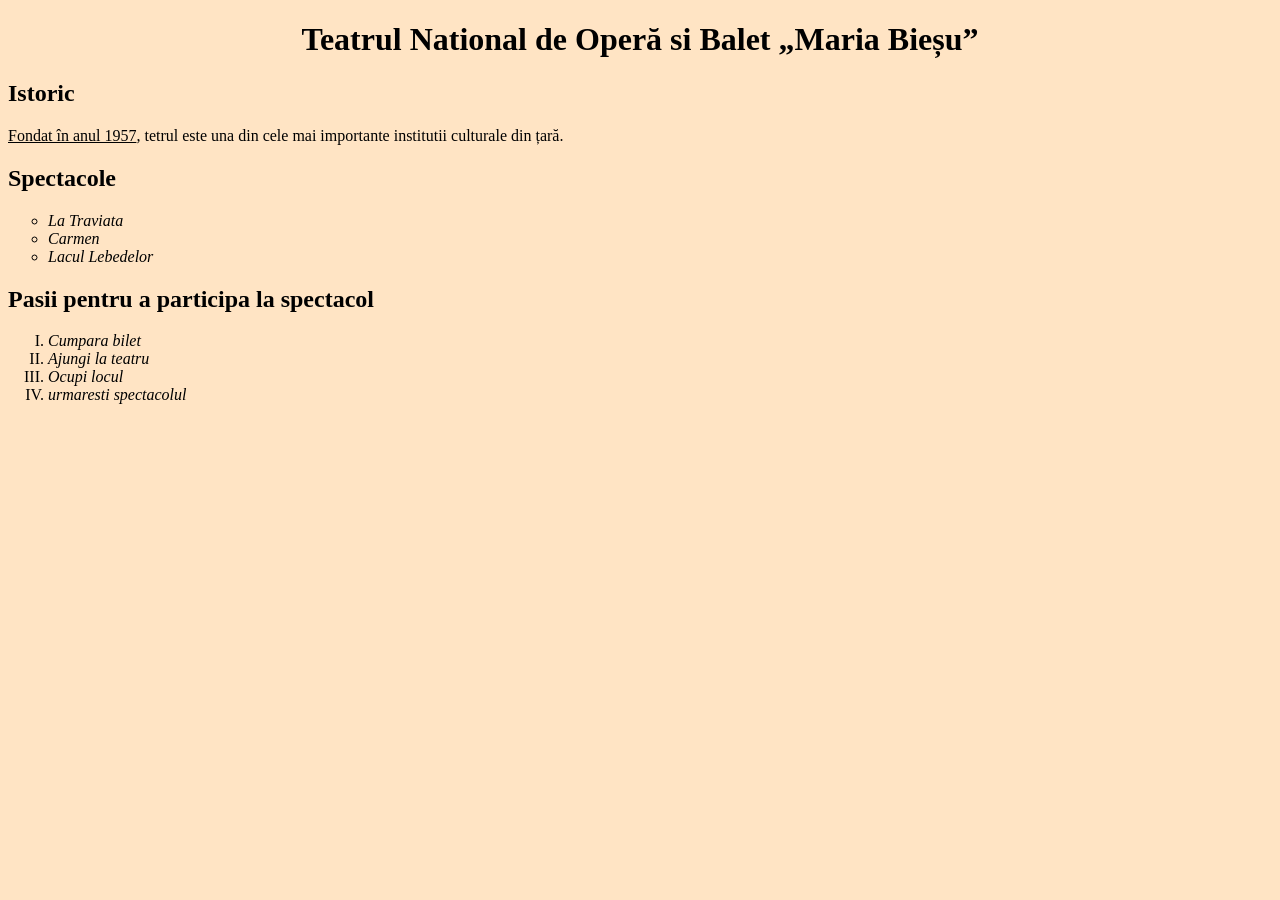
==== lab1/index.html @ eef5784d "Lab1" ====
<!DOCTYPE html>
<html lang="en">

<head>
    <meta charset="UTF-8">
    <meta name="viewport" content="width=device-width, initial-scale=1.0">
    <title>Document</title>
</head>

<body style="background-color: bisque;">
    <h1 style="text-align: center;">
        Teatrul National de Operă si Balet „Maria Bieșu” </h1>

    <h2>Istoric</h2>
    <p>
        <u>Fondat în anul 1957</u>, tetrul este una din cele mai importante institutii culturale din țară.
    </p>

    <h2>Spectacole</h2>
    <ul type="Circle">
        <li><i>La Traviata</i></li>
        <li><i>Carmen</i></li>
        <li><i>Lacul Lebedelor</i></li>
    </ul>

     <h2>Pasii pentru a participa la spectacol</h2>
     
    <ol type="I">
        <li><i>Cumpara bilet</i></li>
        <li><i>Ajungi la teatru</i></li>
        <li><i>Ocupi locul</i></li>
        <li><i>urmaresti spectacolul</i></li>
    </ol>


</body>

</html>
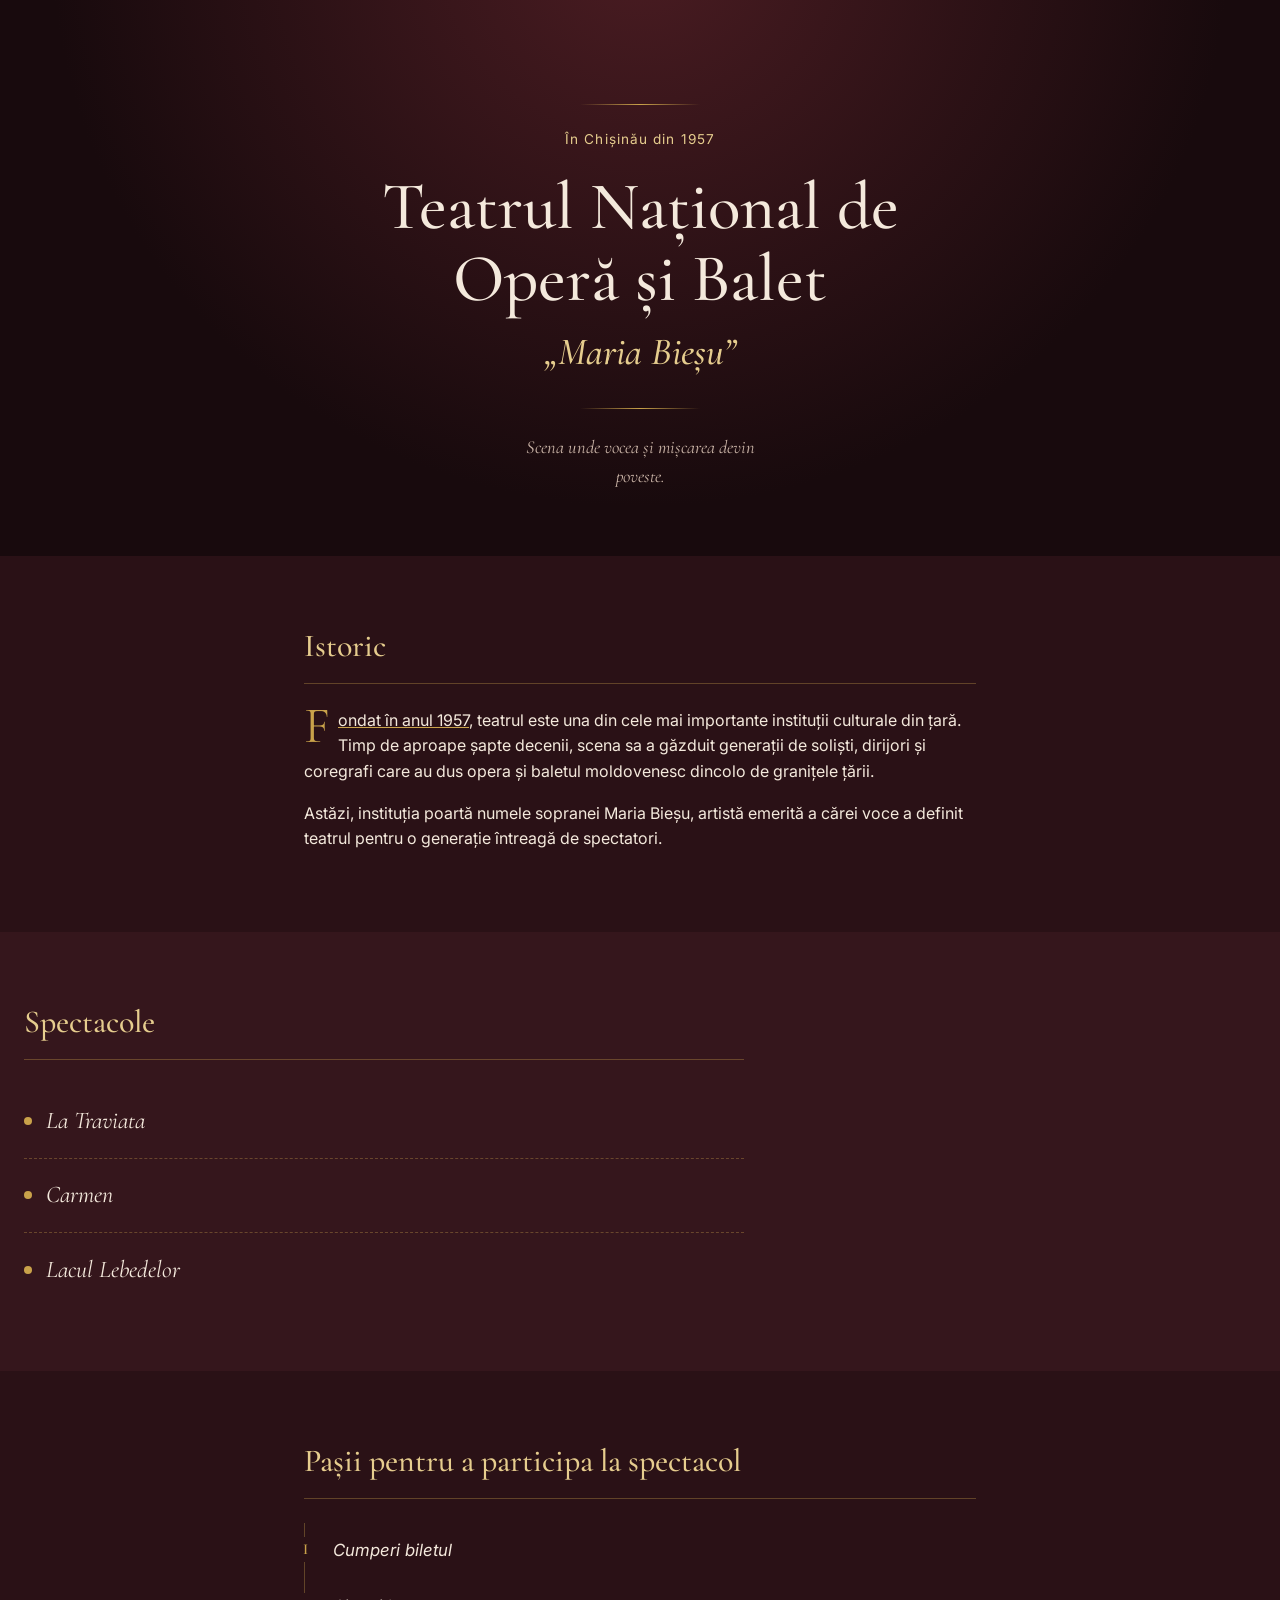
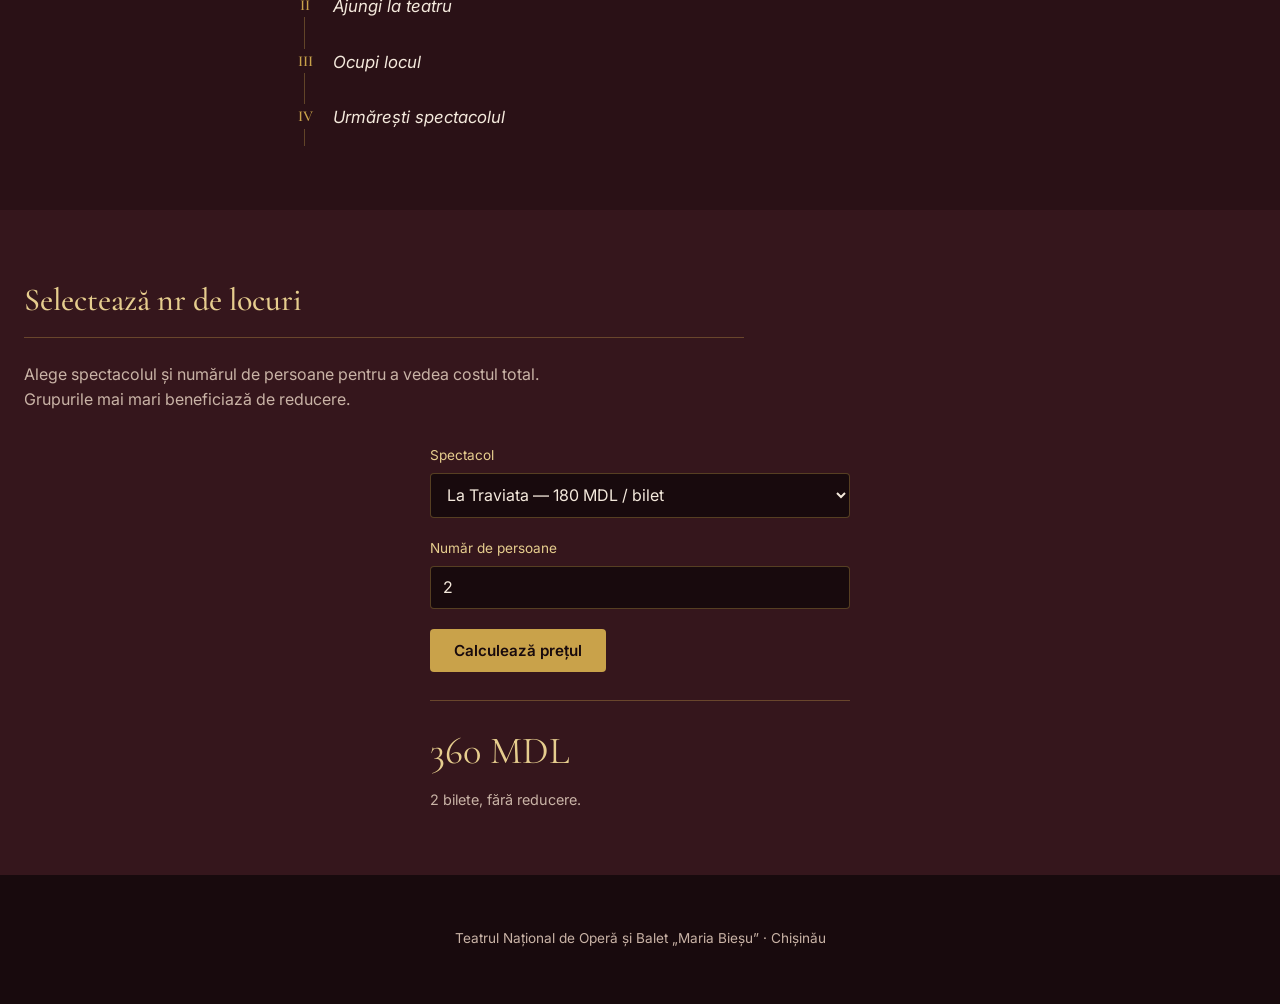
==== commit a7e6a8fb: "wip" ====
--- a/lab1/index.html
+++ b/lab1/index.html
@@ -1,38 +1,116 @@
 <!DOCTYPE html>
-<html lang="en">
+<html lang="ro">
 
 <head>
     <meta charset="UTF-8">
     <meta name="viewport" content="width=device-width, initial-scale=1.0">
-    <title>Document</title>
+    <title>Teatrul Național de Operă și Balet „Maria Bieșu”</title>
+    <link rel="preconnect" href="https://fonts.googleapis.com">
+    <link rel="preconnect" href="https://fonts.gstatic.com" crossorigin>
+    <link href="https://fonts.googleapis.com/css2?family=Cormorant+Garamond:ital,wght@0,400;0,500;0,600;1,500&family=Inter:wght@400;500;600&display=swap" rel="stylesheet">
+    <link rel="stylesheet" href="style.css">
 </head>
 
-<body style="background-color: bisque;">
-    <h1 style="text-align: center;">
-        Teatrul National de Operă si Balet „Maria Bieșu” </h1>
+<body>
 
-    <h2>Istoric</h2>
-    <p>
-        <u>Fondat în anul 1957</u>, tetrul este una din cele mai importante institutii culturale din țară.
-    </p>
+    <header class="hero">
+        <div class="hero__rule" aria-hidden="true"></div>
+        <p class="hero__eyebrow"> În Chișinău din 1957</p>
+        <h1 class="hero__title">Teatrul Național de<br>Operă și Balet</h1>
+        <p class="hero__signature">„Maria Bieșu”</p>
+        <div class="hero__rule" aria-hidden="true"></div>
+        <p class="hero__sub">Scena unde vocea și mișcarea devin poveste.</p>
+    </header>
 
-    <h2>Spectacole</h2>
-    <ul type="Circle">
-        <li><i>La Traviata</i></li>
-        <li><i>Carmen</i></li>
-        <li><i>Lacul Lebedelor</i></li>
-    </ul>
+    <main>
 
-     <h2>Pasii pentru a participa la spectacol</h2>
-     
-    <ol type="I">
-        <li><i>Cumpara bilet</i></li>
-        <li><i>Ajungi la teatru</i></li>
-        <li><i>Ocupi locul</i></li>
-        <li><i>urmaresti spectacolul</i></li>
-    </ol>
+        <section class="section" id="istoric">
+            <h2 class="section__title">Istoric</h2>
+            <div class="section__body">
+                <p class="drop"><u>Fondat în anul 1957</u>, teatrul este una din cele mai importante instituții
+                    culturale din țară. Timp de aproape șapte decenii, scena sa a găzduit generații de soliști,
+                    dirijori și coregrafi care au dus opera și baletul moldovenesc dincolo de granițele țării.</p>
+                <p>Astăzi, instituția poartă numele sopranei Maria Bieșu, artistă emerită a cărei voce a definit
+                    teatrul pentru o generație întreagă de spectatori.</p>
+            </div>
+        </section>
 
+        <section class="section section--dark" id="spectacole">
+            <h2 class="section__title">Spectacole</h2>
+            <ul class="playbill">
+                <li class="playbill__item">
+                    <span class="playbill__mark" aria-hidden="true"></span>
+                    <i>La Traviata</i>
+                </li>
+                <li class="playbill__item">
+                    <span class="playbill__mark" aria-hidden="true"></span>
+                    <i>Carmen</i>
+                </li>
+                <li class="playbill__item">
+                    <span class="playbill__mark" aria-hidden="true"></span>
+                    <i>Lacul Lebedelor</i>
+                </li>
+            </ul>
+        </section>
 
+        <section class="section" id="pasi">
+            <h2 class="section__title">Pașii pentru a participa la spectacol</h2>
+            <ol class="steps">
+                <li class="steps__item">
+                    <span class="steps__num">I</span>
+                    <span class="steps__text"><i>Cumperi biletul</i></span>
+                </li>
+                <li class="steps__item">
+                    <span class="steps__num">II</span>
+                    <span class="steps__text"><i>Ajungi la teatru</i></span>
+                </li>
+                <li class="steps__item">
+                    <span class="steps__num">III</span>
+                    <span class="steps__text"><i>Ocupi locul</i></span>
+                </li>
+                <li class="steps__item">
+                    <span class="steps__num">IV</span>
+                    <span class="steps__text"><i>Urmărești spectacolul</i></span>
+                </li>
+            </ol>
+        </section>
+
+        <section class="section section--dark" id="calculator">
+            <h2 class="section__title">Selectează nr de locuri</h2>
+            <p class="calc__intro">Alege spectacolul și numărul de persoane pentru a vedea costul total. Grupurile
+                mai mari beneficiază de reducere.</p>
+
+            <div class="calc">
+                <div class="calc__field">
+                    <label for="spectacol">Spectacol</label>
+                    <select id="spectacol">
+                        <option value="180">La Traviata — 180 MDL / bilet</option>
+                        <option value="160">Carmen — 160 MDL / bilet</option>
+                        <option value="150">Lacul Lebedelor — 150 MDL / bilet</option>
+                    </select>
+                </div>
+
+                <div class="calc__field">
+                    <label for="persoane">Număr de persoane</label>
+                    <input type="number" id="persoane" min="1" max="50" value="2" step="1">
+                </div>
+
+                <button type="button" id="calculeazaBtn" class="calc__button">Calculează prețul</button>
+
+                <div class="calc__result" id="rezultat" aria-live="polite">
+                    <p class="calc__price">— MDL</p>
+                    <p class="calc__note">Completează datele de mai sus.</p>
+                </div>
+            </div>
+        </section>
+
+    </main>
+
+    <footer class="footer">
+        <p>Teatrul Național de Operă și Balet „Maria Bieșu” · Chișinău</p>
+    </footer>
+
+    <script src="script.js"></script>
 </body>
 
 </html>
--- a/lab1/style.css
+++ b/lab1/style.css
@@ -0,0 +1,279 @@
+:root {
+    --color-bg: #2a1116;
+    --color-bg-alt: #180a0d;
+    --color-panel: #35161c;
+    --color-gold: #c9a24a;
+    --color-gold-light: #e6cd8e;
+    --color-text: #f4e9dc;
+    --color-text-muted: #c9b3a6;
+    --color-rule: rgba(201, 162, 74, 0.35);
+
+    --font-display: "Cormorant Garamond", serif;
+    --font-body: "Inter", sans-serif;
+}
+
+* {
+    box-sizing: border-box;
+}
+
+html {
+    scroll-behavior: smooth;
+}
+
+body {
+    margin: 0;
+    background-color: var(--color-bg);
+    color: var(--color-text);
+    font-family: var(--font-body);
+    line-height: 1.6;
+}
+
+.hero {
+    background: radial-gradient(ellipse at 50% -10%, #4a1c22 0%, var(--color-bg-alt) 65%);
+    padding: 5rem 1.5rem 4rem;
+    text-align: center;
+}
+
+.hero__eyebrow {
+    font-family: var(--font-body);
+    font-size: 0.85rem;
+    letter-spacing: 0.08em;
+    color: var(--color-gold-light);
+    margin: 0 0 1.25rem;
+}
+
+.hero__title {
+    font-family: var(--font-display);
+    font-weight: 500;
+    font-size: clamp(2.4rem, 6vw, 4.2rem);
+    line-height: 1.08;
+    margin: 0;
+    color: var(--color-text);
+}
+
+.hero__signature {
+    font-family: var(--font-display);
+    font-style: italic;
+    font-weight: 500;
+    font-size: clamp(1.6rem, 3.2vw, 2.4rem);
+    color: var(--color-gold-light);
+    margin: 0.4rem 0 1.5rem;
+}
+
+.hero__rule {
+    width: 120px;
+    height: 1px;
+    margin: 1.5rem auto;
+    background: linear-gradient(to right, transparent, var(--color-gold), transparent);
+}
+
+.hero__sub {
+    font-family: var(--font-display);
+    font-style: italic;
+    font-size: 1.15rem;
+    color: var(--color-text-muted);
+    max-width: 32ch;
+    margin: 0 auto;
+}
+
+.section {
+    max-width: 720px;
+    margin: 0 auto;
+    padding: 4rem 1.5rem;
+}
+
+.section--dark {
+    max-width: none;
+    background-color: var(--color-panel);
+}
+
+.section--dark > * {
+    max-width: 720px;
+    margin-left: auto;
+    margin-right: auto;
+}
+
+.section__title {
+    font-family: var(--font-display);
+    font-weight: 500;
+    font-size: 2rem;
+    color: var(--color-gold-light);
+    margin: 0 0 1.5rem;
+    border-bottom: 1px solid var(--color-rule);
+    padding-bottom: 0.75rem;
+}
+
+.section__body p {
+    margin: 0 0 1rem;
+    color: var(--color-text);
+}
+
+.section__body p.drop::first-letter {
+    font-family: var(--font-display);
+    font-size: 3.2rem;
+    line-height: 0.7;
+    float: left;
+    padding: 0.1rem 0.5rem 0 0;
+    color: var(--color-gold);
+}
+
+u {
+    text-decoration-color: var(--color-gold);
+}
+
+.playbill {
+    list-style: none;
+    margin: 0;
+    padding: 0;
+    display: flex;
+    flex-direction: column;
+}
+
+.playbill__item {
+    display: flex;
+    align-items: center;
+    gap: 0.9rem;
+    padding: 1.1rem 0;
+    border-bottom: 1px dashed var(--color-rule);
+    font-family: var(--font-display);
+    font-style: italic;
+    font-size: 1.5rem;
+    color: var(--color-text);
+}
+
+.playbill__item:last-child {
+    border-bottom: none;
+}
+
+.playbill__mark {
+    width: 8px;
+    height: 8px;
+    border-radius: 50%;
+    background-color: var(--color-gold);
+    flex-shrink: 0;
+}
+
+.steps {
+    list-style: none;
+    margin: 0;
+    padding: 0;
+    counter-reset: step;
+    border-left: 1px solid var(--color-rule);
+}
+
+.steps__item {
+    position: relative;
+    display: flex;
+    align-items: baseline;
+    gap: 1rem;
+    padding: 0.9rem 0 0.9rem 1.75rem;
+}
+
+.steps__num {
+    position: absolute;
+    left: -0.62rem;
+    background-color: var(--color-bg);
+    color: var(--color-gold);
+    font-family: var(--font-display);
+    font-weight: 600;
+    font-size: 0.95rem;
+    width: 1.25rem;
+    text-align: center;
+}
+
+.steps__text {
+    font-size: 1.05rem;
+    color: var(--color-text);
+}
+
+.calc__intro {
+    color: var(--color-text-muted);
+    max-width: 55ch;
+    margin: 0 0 2rem;
+}
+
+.calc {
+    display: grid;
+    gap: 1.25rem;
+    max-width: 420px;
+}
+
+.calc__field {
+    display: flex;
+    flex-direction: column;
+    gap: 0.4rem;
+}
+
+.calc__field label {
+    font-size: 0.85rem;
+    color: var(--color-gold-light);
+}
+
+.calc__field select,
+.calc__field input {
+    font-family: var(--font-body);
+    font-size: 1rem;
+    padding: 0.65rem 0.75rem;
+    background-color: var(--color-bg-alt);
+    border: 1px solid var(--color-rule);
+    border-radius: 4px;
+    color: var(--color-text);
+}
+
+.calc__field select:focus,
+.calc__field input:focus,
+.calc__button:focus-visible {
+    outline: 2px solid var(--color-gold);
+    outline-offset: 2px;
+}
+
+.calc__button {
+    justify-self: start;
+    font-family: var(--font-body);
+    font-weight: 600;
+    font-size: 0.95rem;
+    padding: 0.75rem 1.5rem;
+    background-color: var(--color-gold);
+    color: var(--color-bg-alt);
+    border: none;
+    border-radius: 4px;
+    cursor: pointer;
+    transition: background-color 0.15s ease;
+}
+
+.calc__button:hover {
+    background-color: var(--color-gold-light);
+}
+
+.calc__result {
+    border-top: 1px solid var(--color-rule);
+    padding-top: 1.25rem;
+    margin-top: 0.5rem;
+}
+
+.calc__price {
+    font-family: var(--font-display);
+    font-size: 2.4rem;
+    color: var(--color-gold-light);
+    margin: 0;
+}
+
+.calc__note {
+    color: var(--color-text-muted);
+    font-size: 0.9rem;
+    margin: 0.35rem 0 0;
+}
+
+.footer {
+    text-align: center;
+    padding: 2.5rem 1.5rem;
+    color: var(--color-text-muted);
+    font-size: 0.85rem;
+    background-color: var(--color-bg-alt);
+}
+
+@media (prefers-reduced-motion: reduce) {
+    html {
+        scroll-behavior: auto;
+    }
+}
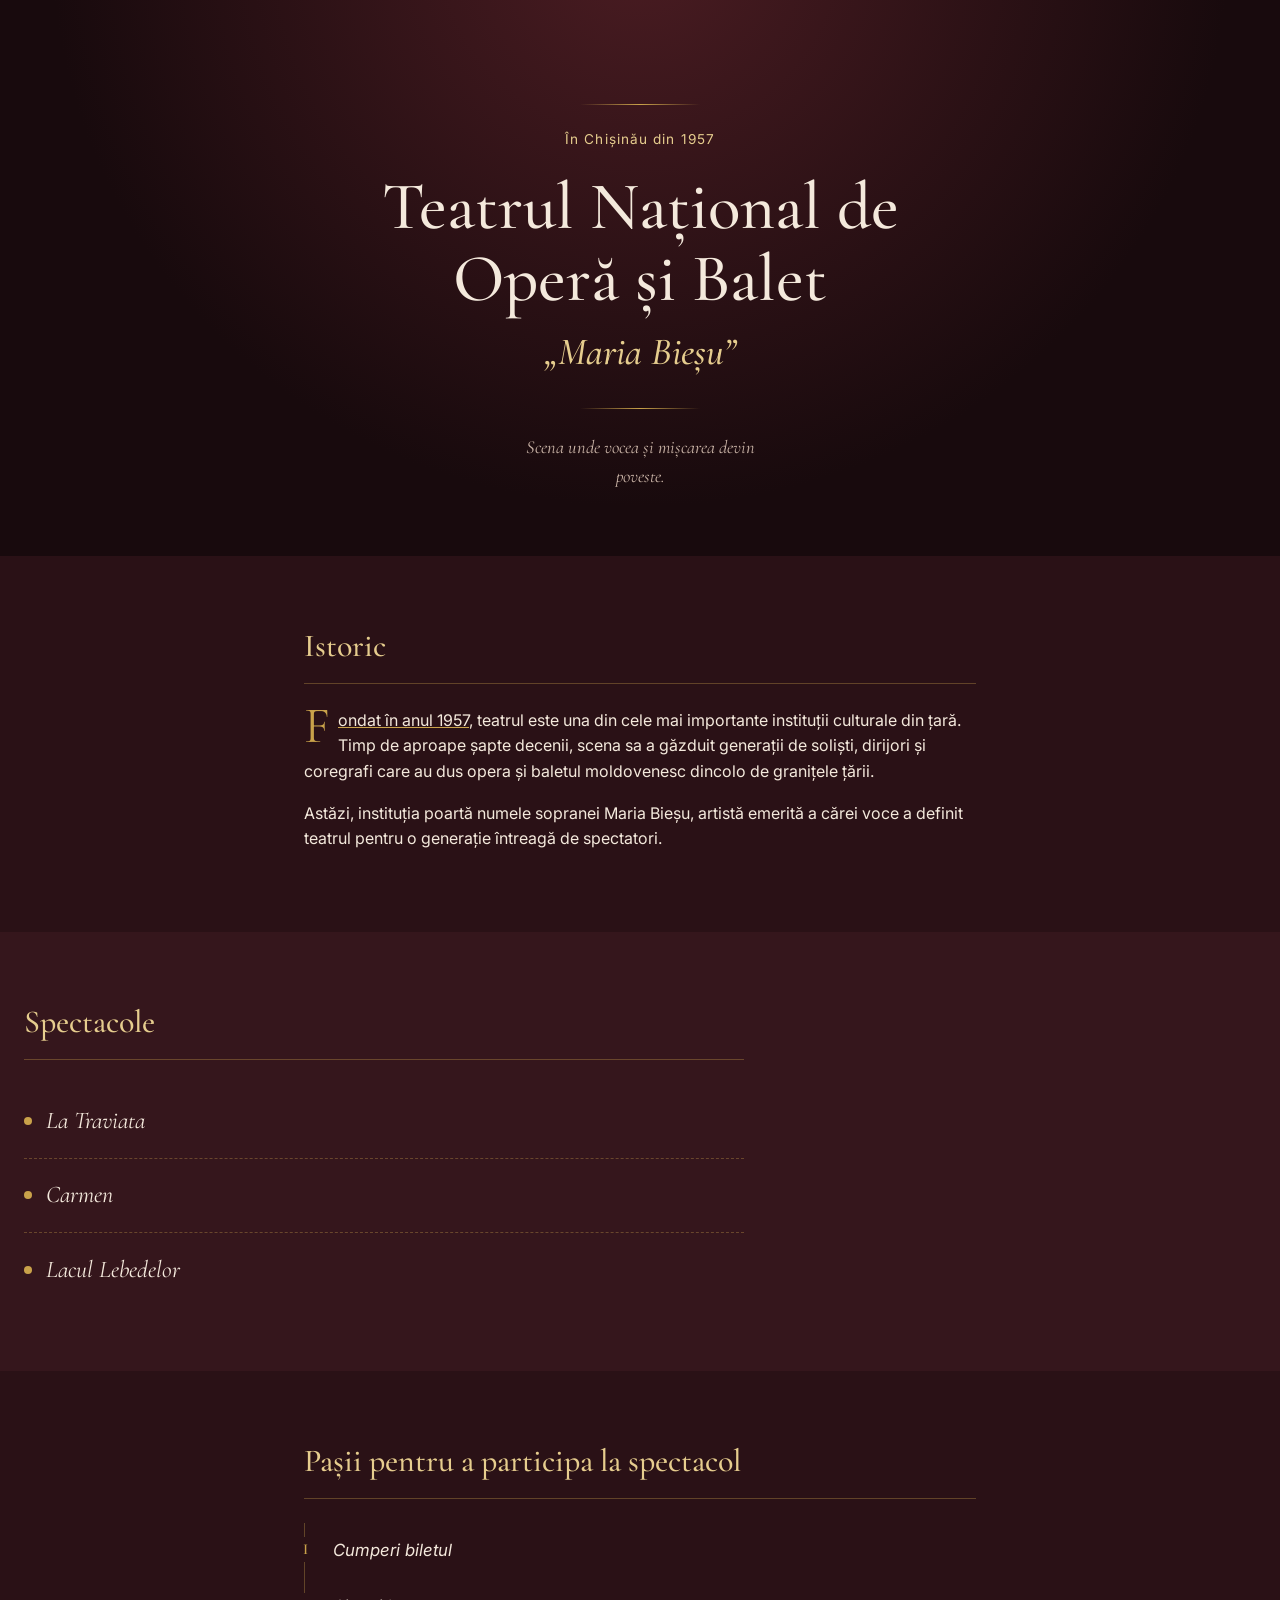
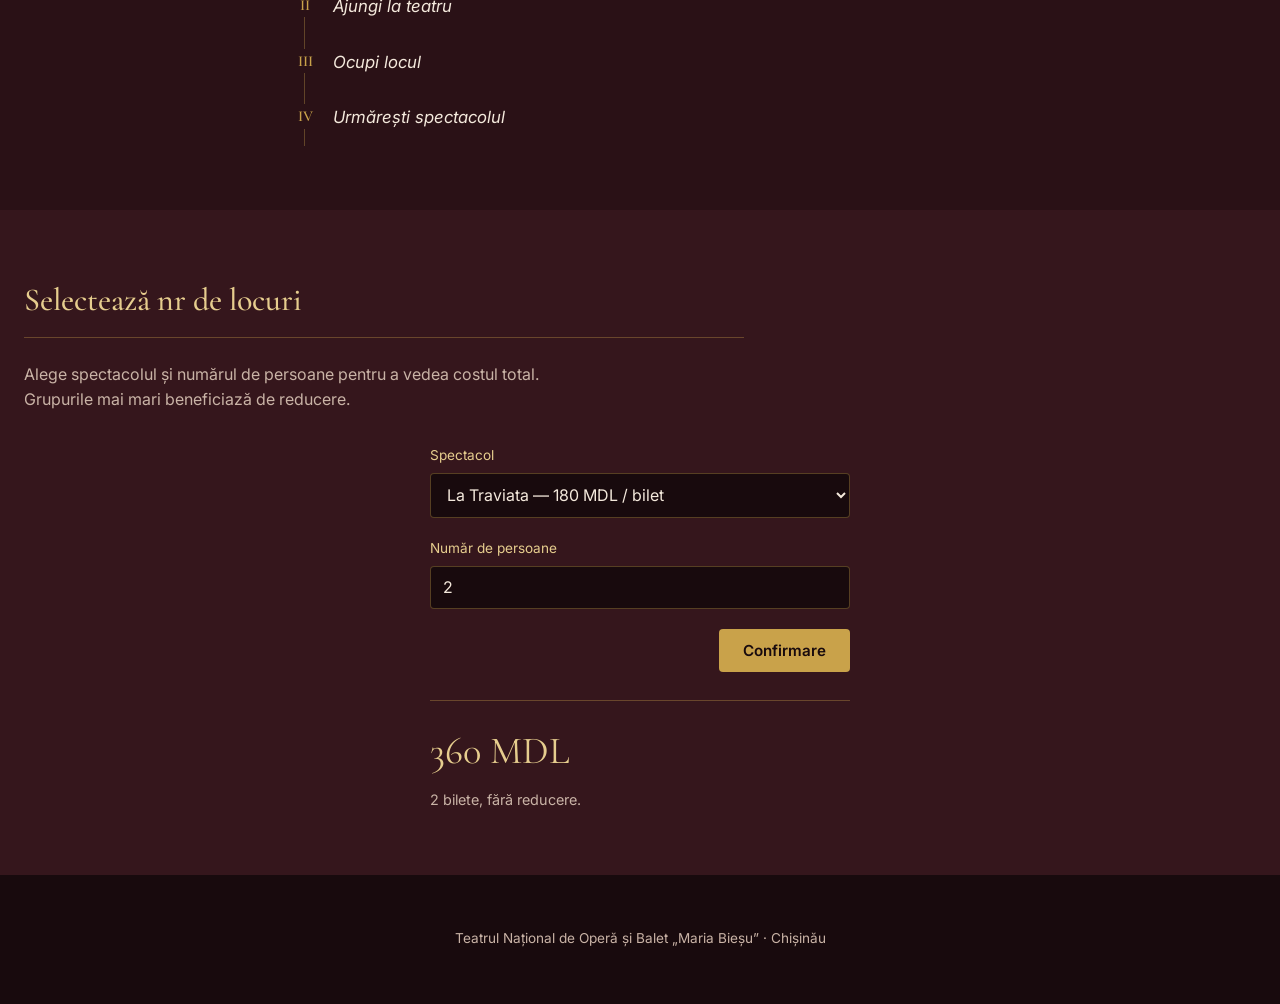
==== commit e10b9671: "wip" ====
--- a/lab1/index.html
+++ b/lab1/index.html
@@ -95,7 +95,7 @@
                     <input type="number" id="persoane" min="1" max="50" value="2" step="1">
                 </div>
 
-                <button type="button" id="calculeazaBtn" class="calc__button">Calculează prețul</button>
+                <button type="button" id="calculeazaBtn" class="calc__button">Confirmare</button>
 
                 <div class="calc__result" id="rezultat" aria-live="polite">
                     <p class="calc__price">— MDL</p>
--- a/lab1/style.css
+++ b/lab1/style.css
@@ -228,7 +228,7 @@
 }
 
 .calc__button {
-    justify-self: start;
+    justify-self: end;
     font-family: var(--font-body);
     font-weight: 600;
     font-size: 0.95rem;
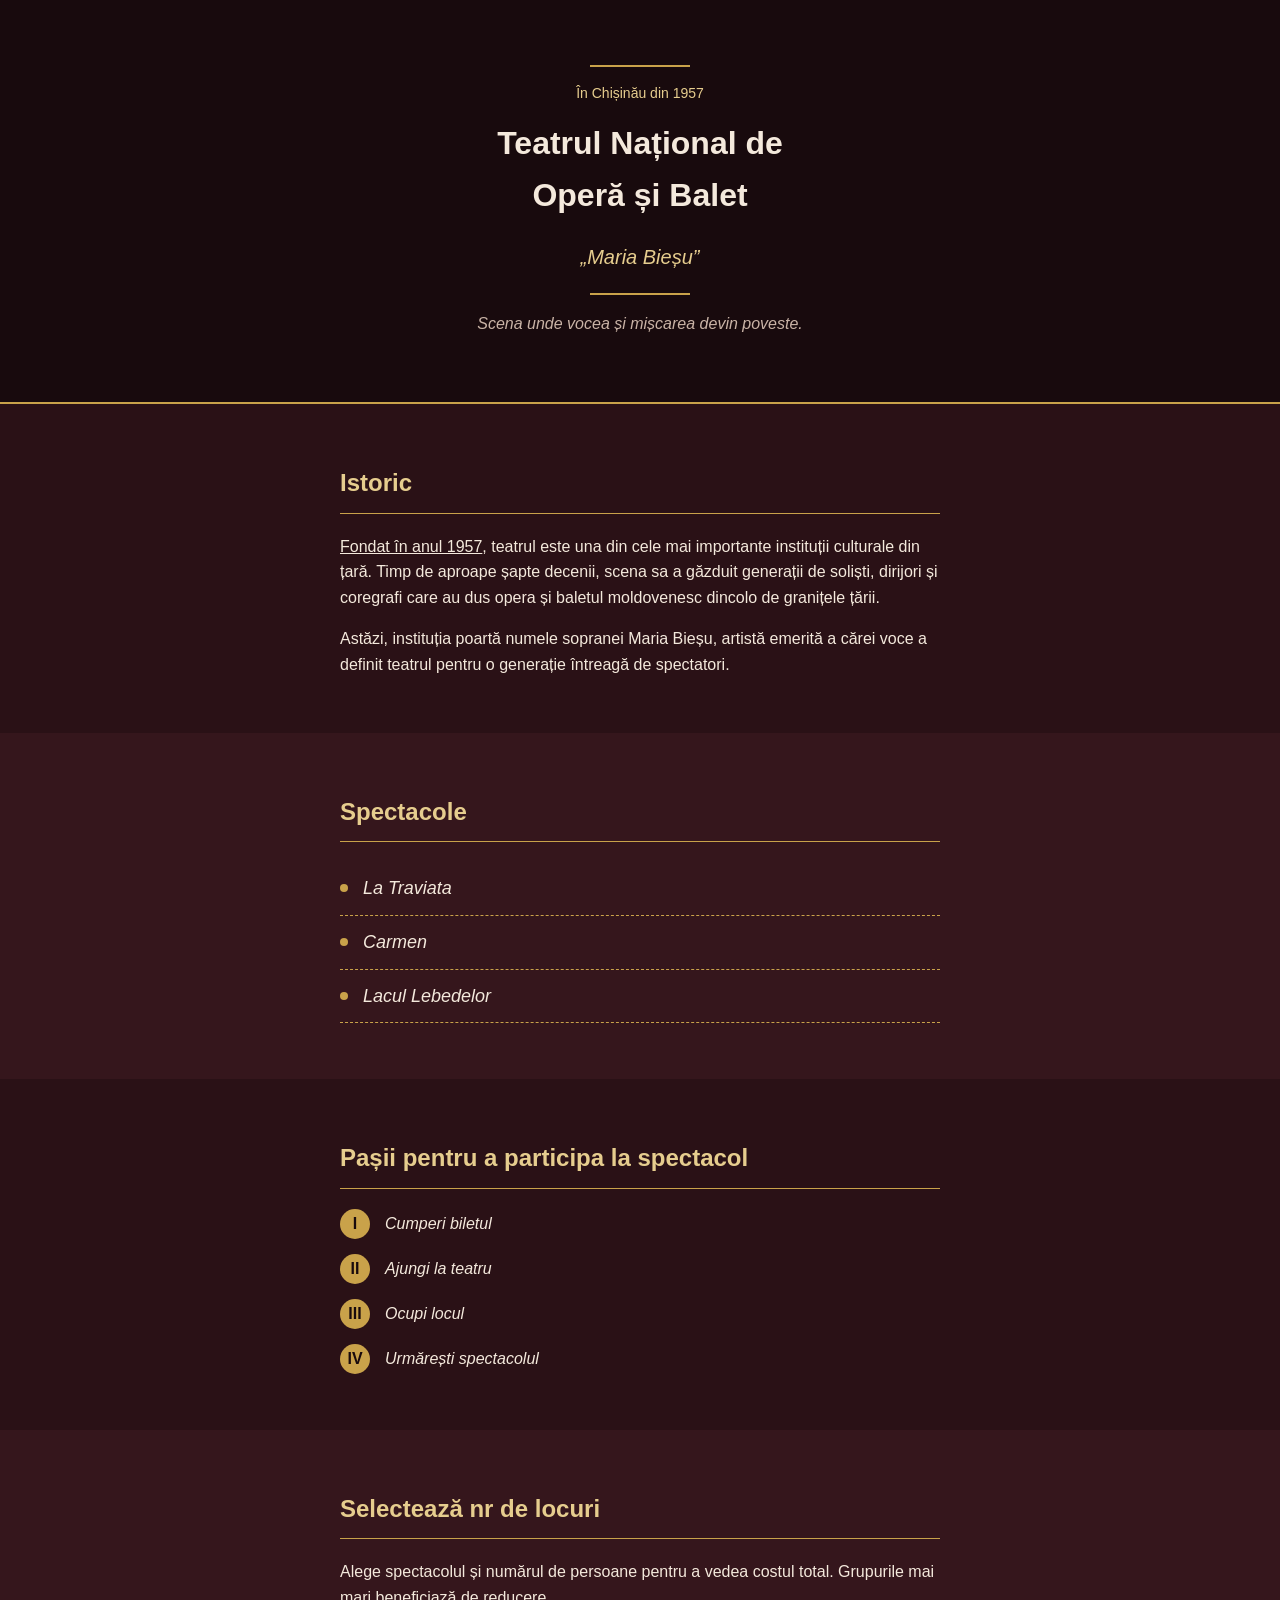
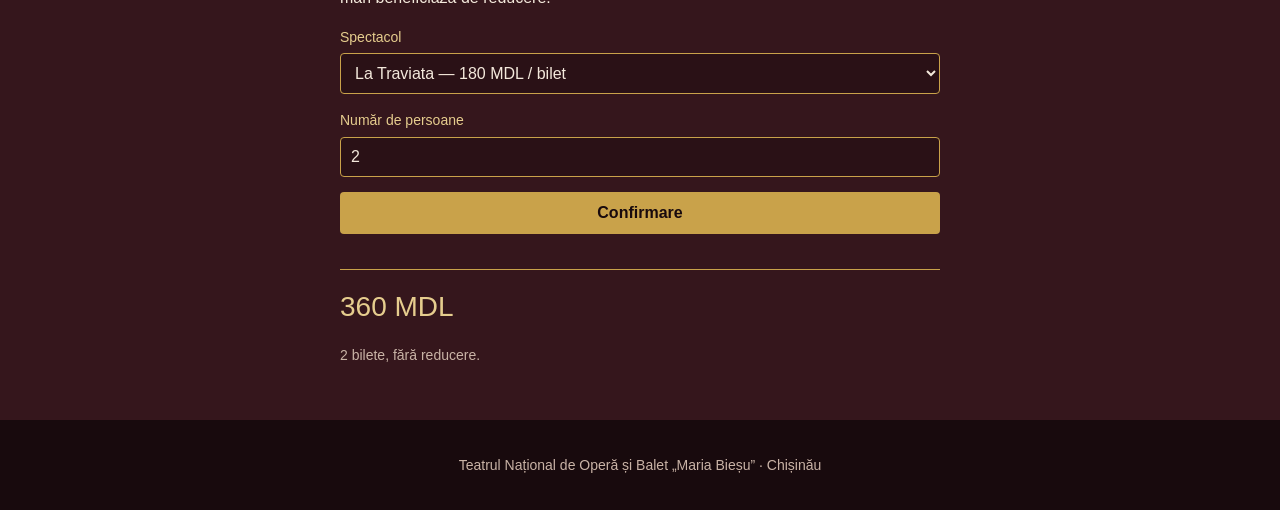
==== commit 67cb1617: "adaugarea modificarilor" ====
--- a/lab1/index.html
+++ b/lab1/index.html
@@ -95,7 +95,7 @@
                     <input type="number" id="persoane" min="1" max="50" value="2" step="1">
                 </div>
 
-                <button type="button" id="calculeazaBtn" class="calc__button">Confirmare</button>
+                <button type="button" onclick="info()"  id="calculeazaBtn" class="calc__button">Confirmare</button>
 
                 <div class="calc__result" id="rezultat" aria-live="polite">
                     <p class="calc__price">— MDL</p>
--- a/lab1/style.css
+++ b/lab1/style.css
@@ -1,279 +1,185 @@
-:root {
-    --color-bg: #2a1116;
-    --color-bg-alt: #180a0d;
-    --color-panel: #35161c;
-    --color-gold: #c9a24a;
-    --color-gold-light: #e6cd8e;
-    --color-text: #f4e9dc;
-    --color-text-muted: #c9b3a6;
-    --color-rule: rgba(201, 162, 74, 0.35);
-
-    --font-display: "Cormorant Garamond", serif;
-    --font-body: "Inter", sans-serif;
-}
-
-* {
-    box-sizing: border-box;
-}
-
-html {
-    scroll-behavior: smooth;
-}
-
 body {
+    background-color: #2a1116;
+    color: #f4e9dc;
+    font-family: Arial, sans-serif;
     margin: 0;
-    background-color: var(--color-bg);
-    color: var(--color-text);
-    font-family: var(--font-body);
     line-height: 1.6;
 }
 
 .hero {
-    background: radial-gradient(ellipse at 50% -10%, #4a1c22 0%, var(--color-bg-alt) 65%);
-    padding: 5rem 1.5rem 4rem;
+    background-color: #180a0d;
     text-align: center;
+    padding: 50px 20px;
+    border-bottom: 2px solid #c9a24a;
 }
 
 .hero__eyebrow {
-    font-family: var(--font-body);
-    font-size: 0.85rem;
-    letter-spacing: 0.08em;
-    color: var(--color-gold-light);
-    margin: 0 0 1.25rem;
+    font-size: 14px;
+    color: #e6cd8e;
 }
 
 .hero__title {
-    font-family: var(--font-display);
-    font-weight: 500;
-    font-size: clamp(2.4rem, 6vw, 4.2rem);
-    line-height: 1.08;
-    margin: 0;
-    color: var(--color-text);
+    font-size: 32px;
+    color: #f4e9dc;
+    margin: 10px 0;
 }
 
 .hero__signature {
-    font-family: var(--font-display);
+    font-size: 20px;
     font-style: italic;
-    font-weight: 500;
-    font-size: clamp(1.6rem, 3.2vw, 2.4rem);
-    color: var(--color-gold-light);
-    margin: 0.4rem 0 1.5rem;
+    color: #e6cd8e;
 }
 
 .hero__rule {
-    width: 120px;
-    height: 1px;
-    margin: 1.5rem auto;
-    background: linear-gradient(to right, transparent, var(--color-gold), transparent);
+    width: 100px;
+    height: 2px;
+    background-color: #c9a24a;
+    margin: 15px auto;
 }
 
 .hero__sub {
-    font-family: var(--font-display);
     font-style: italic;
-    font-size: 1.15rem;
-    color: var(--color-text-muted);
-    max-width: 32ch;
-    margin: 0 auto;
+    color: #c9b3a6;
 }
 
 .section {
-    max-width: 720px;
+    max-width: 600px;
     margin: 0 auto;
-    padding: 4rem 1.5rem;
+    padding: 40px 20px;
 }
 
 .section--dark {
-    max-width: none;
-    background-color: var(--color-panel);
+    background-color: #35161c;
+    max-width: 100%;
+    padding: 40px 20px;
 }
 
 .section--dark > * {
-    max-width: 720px;
+    max-width: 600px;
     margin-left: auto;
     margin-right: auto;
 }
 
 .section__title {
-    font-family: var(--font-display);
-    font-weight: 500;
-    font-size: 2rem;
-    color: var(--color-gold-light);
-    margin: 0 0 1.5rem;
-    border-bottom: 1px solid var(--color-rule);
-    padding-bottom: 0.75rem;
+    font-size: 24px;
+    color: #e6cd8e;
+    border-bottom: 1px solid #c9a24a;
+    padding-bottom: 10px;
+    margin-bottom: 20px;
 }
 
 .section__body p {
-    margin: 0 0 1rem;
-    color: var(--color-text);
-}
-
-.section__body p.drop::first-letter {
-    font-family: var(--font-display);
-    font-size: 3.2rem;
-    line-height: 0.7;
-    float: left;
-    padding: 0.1rem 0.5rem 0 0;
-    color: var(--color-gold);
-}
-
-u {
-    text-decoration-color: var(--color-gold);
+    margin-bottom: 15px;
 }
 
 .playbill {
     list-style: none;
-    margin: 0;
     padding: 0;
-    display: flex;
-    flex-direction: column;
 }
 
 .playbill__item {
     display: flex;
     align-items: center;
-    gap: 0.9rem;
-    padding: 1.1rem 0;
-    border-bottom: 1px dashed var(--color-rule);
-    font-family: var(--font-display);
-    font-style: italic;
-    font-size: 1.5rem;
-    color: var(--color-text);
-}
-
-.playbill__item:last-child {
-    border-bottom: none;
+    gap: 15px;
+    padding: 12px 0;
+    border-bottom: 1px dashed #c9a24a;
+    font-size: 18px;
 }
 
 .playbill__mark {
     width: 8px;
     height: 8px;
+    background-color: #c9a24a;
     border-radius: 50%;
-    background-color: var(--color-gold);
-    flex-shrink: 0;
 }
 
 .steps {
     list-style: none;
-    margin: 0;
     padding: 0;
-    counter-reset: step;
-    border-left: 1px solid var(--color-rule);
 }
 
 .steps__item {
-    position: relative;
     display: flex;
-    align-items: baseline;
-    gap: 1rem;
-    padding: 0.9rem 0 0.9rem 1.75rem;
+    align-items: center;
+    gap: 15px;
+    margin-bottom: 15px;
 }
 
 .steps__num {
-    position: absolute;
-    left: -0.62rem;
-    background-color: var(--color-bg);
-    color: var(--color-gold);
-    font-family: var(--font-display);
-    font-weight: 600;
-    font-size: 0.95rem;
-    width: 1.25rem;
-    text-align: center;
-}
-
-.steps__text {
-    font-size: 1.05rem;
-    color: var(--color-text);
-}
-
-.calc__intro {
-    color: var(--color-text-muted);
-    max-width: 55ch;
-    margin: 0 0 2rem;
+    background-color: #c9a24a;
+    color: #180a0d;
+    font-weight: bold;
+    width: 30px;
+    height: 30px;
+    display: flex;
+    align-items: center;
+    justify-content: center;
+    border-radius: 50%;
 }
 
 .calc {
-    display: grid;
-    gap: 1.25rem;
-    max-width: 420px;
+    display: flex;
+    flex-direction: column;
+    gap: 15px;
 }
 
 .calc__field {
     display: flex;
     flex-direction: column;
-    gap: 0.4rem;
+    gap: 5px;
 }
 
 .calc__field label {
-    font-size: 0.85rem;
-    color: var(--color-gold-light);
+    font-size: 14px;
+    color: #e6cd8e;
 }
 
 .calc__field select,
 .calc__field input {
-    font-family: var(--font-body);
-    font-size: 1rem;
-    padding: 0.65rem 0.75rem;
-    background-color: var(--color-bg-alt);
-    border: 1px solid var(--color-rule);
+    padding: 10px;
+    background-color: #2a1116;
+    color: #f4e9dc;
+    border: 1px solid #c9a24a;
     border-radius: 4px;
-    color: var(--color-text);
-}
-
-.calc__field select:focus,
-.calc__field input:focus,
-.calc__button:focus-visible {
-    outline: 2px solid var(--color-gold);
-    outline-offset: 2px;
+    font-size: 16px;
 }
 
 .calc__button {
-    justify-self: end;
-    font-family: var(--font-body);
-    font-weight: 600;
-    font-size: 0.95rem;
-    padding: 0.75rem 1.5rem;
-    background-color: var(--color-gold);
-    color: var(--color-bg-alt);
+    background-color: #c9a24a;
+    color: #180a0d;
     border: none;
+    padding: 12px;
+    font-weight: bold;
+    font-size: 16px;
     border-radius: 4px;
     cursor: pointer;
-    transition: background-color 0.15s ease;
 }
 
 .calc__button:hover {
-    background-color: var(--color-gold-light);
+    background-color: #e6cd8e;
 }
 
 .calc__result {
-    border-top: 1px solid var(--color-rule);
-    padding-top: 1.25rem;
-    margin-top: 0.5rem;
+    margin-top: 20px;
+    border-top: 1px solid #c9a24a;
+    padding-top: 15px;
 }
 
 .calc__price {
-    font-family: var(--font-display);
-    font-size: 2.4rem;
-    color: var(--color-gold-light);
+    font-size: 28px;
+    color: #e6cd8e;
     margin: 0;
 }
 
 .calc__note {
-    color: var(--color-text-muted);
-    font-size: 0.9rem;
-    margin: 0.35rem 0 0;
+    font-size: 14px;
+    color: #c9b3a6;
 }
 
 .footer {
     text-align: center;
-    padding: 2.5rem 1.5rem;
-    color: var(--color-text-muted);
-    font-size: 0.85rem;
-    background-color: var(--color-bg-alt);
-}
-
-@media (prefers-reduced-motion: reduce) {
-    html {
-        scroll-behavior: auto;
-    }
-}
+    padding: 20px;
+    background-color: #180a0d;
+    color: #c9b3a6;
+    font-size: 14px;
+}
